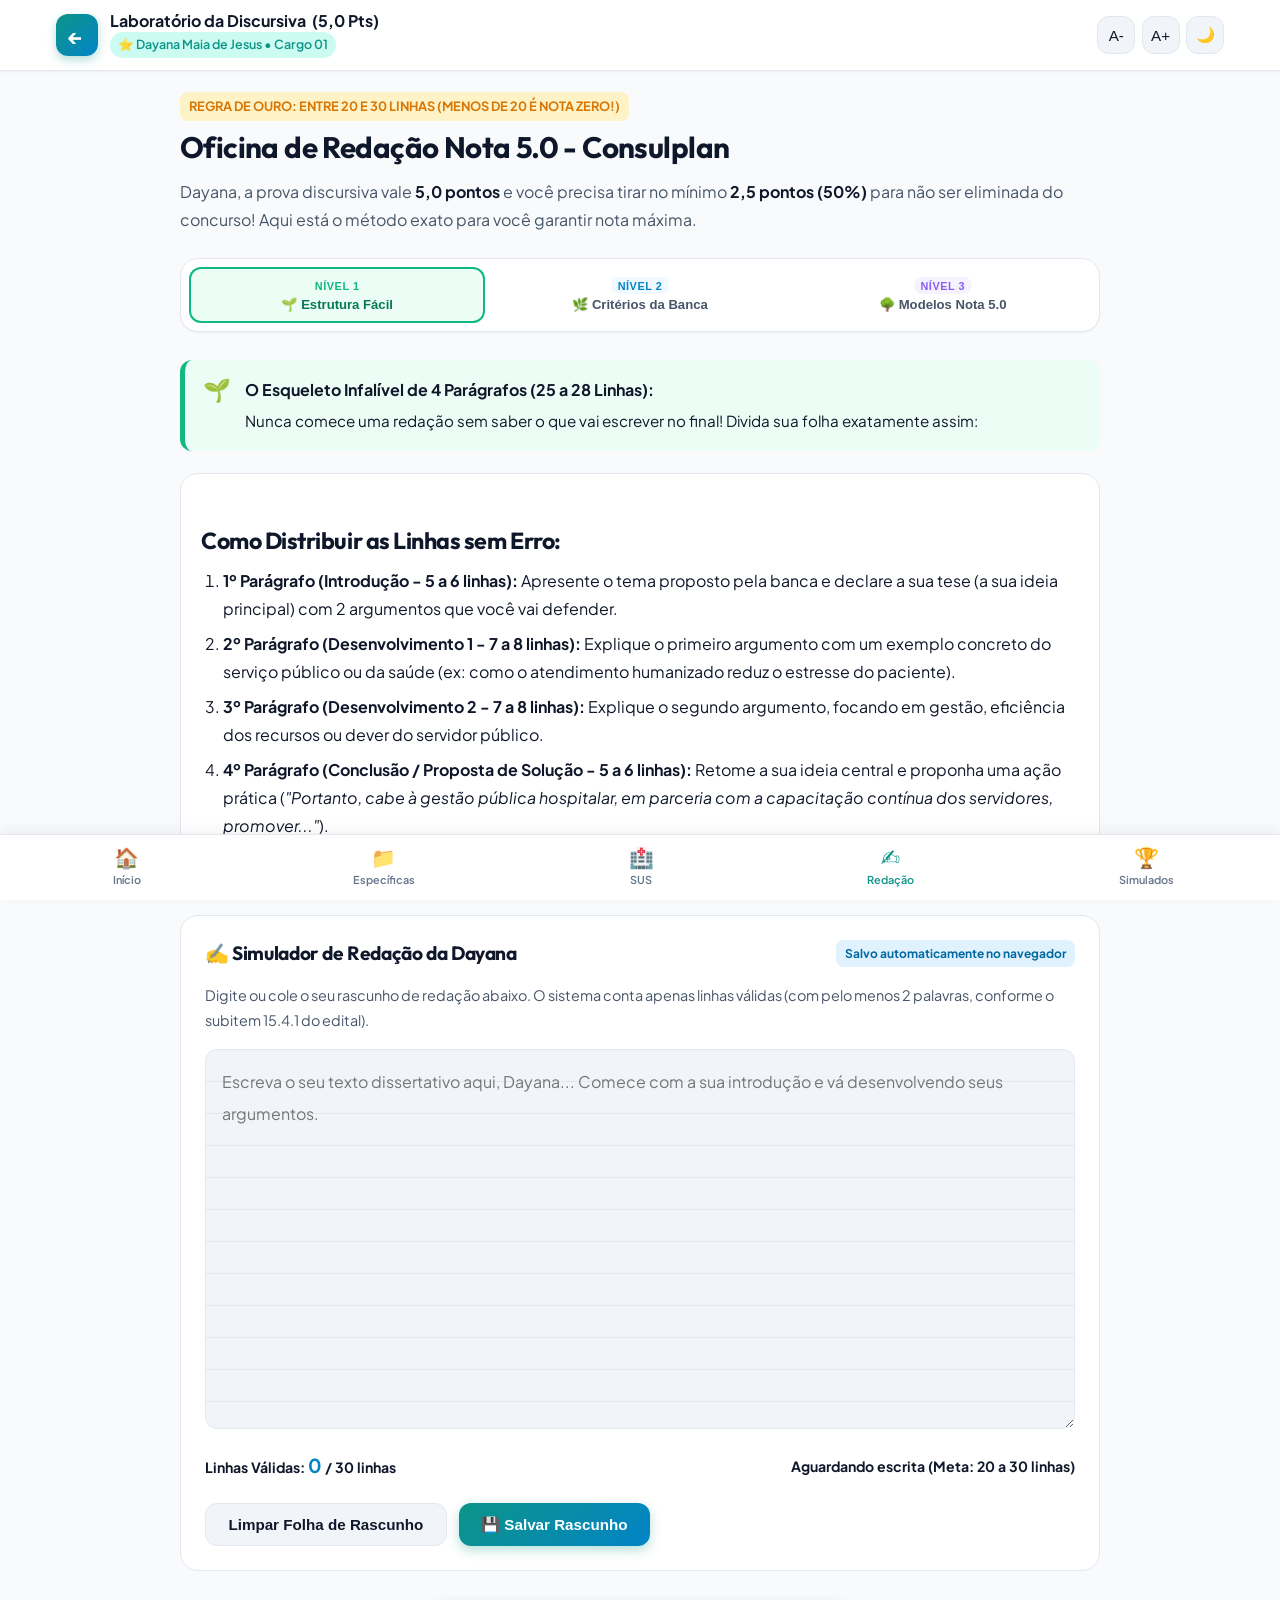
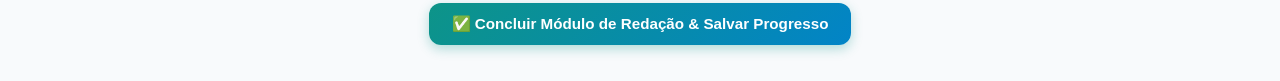
==== modulo-discursiva.html @ 12eeb308 "feat: versao inicial da plataforma de estudos Dayana Maia - FHCGV Auxiliar Administrativo" ====
<!DOCTYPE html>
<html lang="pt-BR">
<head>
  <meta charset="UTF-8">
  <meta name="viewport" content="width=device-width, initial-scale=1.0">
  <title>Laboratório de Redação Nota 5.0 | Dayana Maia - FHCGV Auxiliar Administrativo</title>
  
  <link rel="preconnect" href="https://fonts.googleapis.com">
  <link rel="preconnect" href="https://fonts.gstatic.com" crossorigin>
  <link href="https://fonts.googleapis.com/css2?family=Outfit:wght@400;600;700;800&family=Plus+Jakarta+Sans:wght@400;500;600;700&display=swap" rel="stylesheet">
  
  <link rel="stylesheet" href="css/style.css">
</head>
<body>

  <div id="scroll-progress-container"><div id="scroll-progress-bar"></div></div>

  <header class="site-header">
    <div class="header-container">
      <div class="brand-wrapper">
        <a href="index.html" class="brand-icon" title="Voltar ao início">←</a>
        <div class="brand-info">
          <div class="brand-title">Laboratório da Discursiva <span>(5,0 Pts)</span></div>
          <span class="user-badge">⭐ Dayana Maia de Jesus • Cargo 01</span>
        </div>
      </div>
      <div class="header-actions">
        <button id="font-decrease" class="btn-icon" title="Diminuir fonte">A-</button>
        <button id="font-increase" class="btn-icon" title="Aumentar fonte">A+</button>
        <button id="theme-toggle" class="btn-icon" title="Alternar modo">🌙</button>
      </div>
    </div>
  </header>

  <main class="main-wrapper">
    <div class="reading-container">

      <div style="margin-bottom: 1.5rem;">
        <span class="badge badge-gold" style="font-size: 0.8rem; margin-bottom: 0.5rem;">REGRA DE OURO: ENTRE 20 E 30 LINHAS (MENOS DE 20 É NOTA ZERO!)</span>
        <h1>Oficina de Redação Nota 5.0 - Consulplan</h1>
        <p style="color: var(--text-muted);">
          Dayana, a prova discursiva vale <strong>5,0 pontos</strong> e você precisa tirar no mínimo <strong>2,5 pontos (50%)</strong> para não ser eliminada do concurso! Aqui está o método exato para você garantir nota máxima.
        </p>
      </div>

      <!-- Seletor dos 3 Níveis -->
      <nav class="pedagogic-tabs" aria-label="Níveis de Estudo">
        <button class="tab-btn active" data-level="1">
          <span class="tab-badge">Nível 1</span>
          <span class="tab-name">🌱 Estrutura Fácil</span>
        </button>
        <button class="tab-btn" data-level="2">
          <span class="tab-badge">Nível 2</span>
          <span class="tab-name">🌿 Critérios da Banca</span>
        </button>
        <button class="tab-btn" data-level="3">
          <span class="tab-badge">Nível 3</span>
          <span class="tab-name">🌳 Modelos Nota 5.0</span>
        </button>
      </nav>

      <!-- ====================================================================
           NÍVEL 1: ESTRUTURA FÁCIL EM 4 PARÁGRAFOS
           ==================================================================== -->
      <section id="level-content-1" class="level-content active">
        
        <div class="callout callout-base">
          <div class="callout-icon">🌱</div>
          <div class="callout-body">
            <strong>O Esqueleto Infalível de 4 Parágrafos (25 a 28 Linhas):</strong>
            Nunca comece uma redação sem saber o que vai escrever no final! Divida sua folha exatamente assim:
          </div>
        </div>

        <article class="card-content">
          <h2>Como Distribuir as Linhas sem Erro:</h2>
          <ol>
            <li><strong>1º Parágrafo (Introdução - 5 a 6 linhas):</strong> Apresente o tema proposto pela banca e declare a sua tese (a sua ideia principal) com 2 argumentos que você vai defender.</li>
            <li><strong>2º Parágrafo (Desenvolvimento 1 - 7 a 8 linhas):</strong> Explique o primeiro argumento com um exemplo concreto do serviço público ou da saúde (ex: como o atendimento humanizado reduz o estresse do paciente).</li>
            <li><strong>3º Parágrafo (Desenvolvimento 2 - 7 a 8 linhas):</strong> Explique o segundo argumento, focando em gestão, eficiência dos recursos ou dever do servidor público.</li>
            <li><strong>4º Parágrafo (Conclusão / Proposta de Solução - 5 a 6 linhas):</strong> Retome a sua ideia central e proponha uma ação prática (<em>"Portanto, cabe à gestão pública hospitalar, em parceria com a capacitação contínua dos servidores, promover..."</em>).</li>
          </ol>
        </article>

      </section>

      <!-- ====================================================================
           NÍVEL 2: AVALIAÇÃO OFICIAL DA BANCA CONSULPLAN
           ==================================================================== -->
      <section id="level-content-2" class="level-content">
        
        <div class="callout callout-pegadinha">
          <div class="callout-icon">🚨</div>
          <div class="callout-body">
            <strong>O Espelho Oficial de Correção (Item 15.11 do Edital):</strong>
            A banca vai corrigir a sua redação exatamente com esta tabela de pontos:
          </div>
        </div>

        <article class="card-content">
          <div style="overflow-x: auto;">
            <table style="width: 100%; border-collapse: collapse; font-size: 0.9rem;">
              <thead>
                <tr style="background: var(--bg-subtle);">
                  <th style="padding: 0.75rem; border: 1px solid var(--border);">Critério de Correção</th>
                  <th style="padding: 0.75rem; border: 1px solid var(--border);">Pontos</th>
                  <th style="padding: 0.75rem; border: 1px solid var(--border);">Como Não Perder Ponto</th>
                </tr>
              </thead>
              <tbody>
                <tr>
                  <td style="padding: 0.7rem; border: 1px solid var(--border);">1.1 Aspectos Gramaticais</td>
                  <td style="padding: 0.7rem; border: 1px solid var(--border); font-weight: 700;">0,5 pt</td>
                  <td style="padding: 0.7rem; border: 1px solid var(--border);">Cuidado com concordância e regência. Cada erro desconta 0,1 pt!</td>
                </tr>
                <tr>
                  <td style="padding: 0.7rem; border: 1px solid var(--border);">1.2 Coesão Textual</td>
                  <td style="padding: 0.7rem; border: 1px solid var(--border); font-weight: 700;">0,5 pt</td>
                  <td style="padding: 0.7rem; border: 1px solid var(--border);">Use conectivos variados: <em>ademais, outrossim, portanto, nesse sentido</em>.</td>
                </tr>
                <tr>
                  <td style="padding: 0.7rem; border: 1px solid var(--border);">1.3 Estrutura Frasal</td>
                  <td style="padding: 0.7rem; border: 1px solid var(--border); font-weight: 700;">0,5 pt</td>
                  <td style="padding: 0.7rem; border: 1px solid var(--border);">Evite períodos muito longos de 5 linhas sem ponto final.</td>
                </tr>
                <tr>
                  <td style="padding: 0.7rem; border: 1px solid var(--border);">1.4 Pontuação Correta</td>
                  <td style="padding: 0.7rem; border: 1px solid var(--border); font-weight: 700;">0,5 pt</td>
                  <td style="padding: 0.7rem; border: 1px solid var(--border);">Nunca separe sujeito do verbo por vírgula!</td>
                </tr>
                <tr>
                  <td style="padding: 0.7rem; border: 1px solid var(--border);">1.5 Ortografia e Acentuação</td>
                  <td style="padding: 0.7rem; border: 1px solid var(--border); font-weight: 700;">0,5 pt</td>
                  <td style="padding: 0.7rem; border: 1px solid var(--border);">Atenção às regras do Novo Acordo Ortográfico.</td>
                </tr>
                <tr style="background: var(--level-base-bg);">
                  <td style="padding: 0.7rem; border: 1px solid var(--border);"><strong>2.1 Adequação ao Tema Proposto</strong></td>
                  <td style="padding: 0.7rem; border: 1px solid var(--border); font-weight: 800; color: #047857;">1,0 pt</td>
                  <td style="padding: 0.7rem; border: 1px solid var(--border);">Não fuja do tema! Mencione as palavras-chave da proposta logo na introdução.</td>
                </tr>
                <tr style="background: var(--level-mediado-bg);">
                  <td style="padding: 0.7rem; border: 1px solid var(--border);"><strong>2.2 Tipologia Dissertativa</strong></td>
                  <td style="padding: 0.7rem; border: 1px solid var(--border); font-weight: 800; color: #0369a1;">1,0 pt</td>
                  <td style="padding: 0.7rem; border: 1px solid var(--border);">Não conte historinha fictícia. Argumente com dados, leis e fatos.</td>
                </tr>
                <tr style="background: var(--level-avancado-bg);">
                  <td style="padding: 0.7rem; border: 1px solid var(--border);"><strong>2.3 Coerência Textual</strong></td>
                  <td style="padding: 0.7rem; border: 1px solid var(--border); font-weight: 800; color: #6d28d9;">0,5 pt</td>
                  <td style="padding: 0.7rem; border: 1px solid var(--border);">Texto com início, meio e fim harmônicos, sem contradições lógicas.</td>
                </tr>
              </tbody>
            </table>
          </div>
        </article>

      </section>

      <!-- ====================================================================
           NÍVEL 3: MODELOS PRONTOS NOTA 5.0
           ==================================================================== -->
      <section id="level-content-3" class="level-content">
        
        <article class="card-content">
          <h2>🏆 Modelo Pronto 1: A Importância da Humanização no Atendimento Hospitalar</h2>
          <span class="badge badge-accent" style="margin-bottom: 0.75rem;">Tema Forte para a FHCGV • 25 Linhas</span>
          
          <div style="background: var(--bg-subtle); padding: 1.25rem; border-radius: var(--radius-md); font-family: 'Plus Jakarta Sans', serif; font-size: 0.95rem; line-height: 1.8; border-left: 4px solid var(--accent);">
            <p>
              A Constituição Federal de 1988 consagrou a saúde como um direito fundamental de todos e dever inalienável do Estado, estabelecendo os princípios da universalidade e da integralidade da atenção. Nesse contexto, a atuação do servidor público, em especial na recepção e no acolhimento de pacientes nos hospitais públicos, desempenha papel determinante na concretização desse preceito republicano. Desse modo, faz-se indispensável analisar como a humanização do atendimento e a capacitação contínua qualificam os serviços de saúde.
            </p>
            <p>
              Em primeiro lugar, cabe destacar que o usuário que procura uma fundação hospitalar muitas vezes se encontra em situação de vulnerabilidade física e emocional acentuada. Quando a equipe administrativa adota uma postura empática, pautada na escuta qualificada, na urbanidade e na clareza informativa, promove-se não apenas o respeito à dignidade humana, mas também a redução da ansiedade familiar. A ética profissional e a cortesia no serviço público, portanto, deixam de ser meras formalidades burocráticas e passam a constituir instrumentos ativos de promoção da saúde.
            </p>
            <p>
              Ademais, a eficiência administrativa está diretamente associada à boa comunicação interpessoal e à gestão de processos. O registro correto de dados cadastrais, a organização ágil dos prontuários e a orientação precisa sobre fluxos hospitalares evitam duplicidade de exames, atrasos cirúrgicos e desperdício de insumos públicos. Assim, o atendimento humanizado alinha-se perfeitamente aos princípios constitucionais da legalidade, da moralidade e da eficiência expressos no artigo 37 da Carta Magna.
            </p>
            <p>
              Infere-se, portanto, que a humanização da assistência em saúde demanda investimentos constantes na formação ética e comportamental dos servidores. Cabe à gestão hospitalar implementar programas permanentes de treinamento em relações humanas e mediação de conflitos, garantindo um ambiente acolhedor e resolutivo. Somente com o compromisso de cada profissional será possível consolidar um serviço público hospitalar verdadeiramente digno e cidadão.
            </p>
          </div>
        </article>

      </section>

      <!-- ====================================================================
           SIMULADOR DE ESCRITA DE REDAÇÃO COM CONTADOR DE LINHAS
           ==================================================================== -->
      <section class="redacao-box" style="margin-top: 2rem;">
        <div style="display: flex; align-items: center; justify-content: space-between; margin-bottom: 1rem; flex-wrap: wrap; gap: 0.5rem;">
          <h3 style="margin: 0;">✍️ Simulador de Redação da Dayana</h3>
          <span class="badge badge-primary">Salvo automaticamente no navegador</span>
        </div>
        <p style="font-size: 0.9rem; color: var(--text-muted); margin-bottom: 1rem;">
          Digite ou cole o seu rascunho de redação abaixo. O sistema conta apenas linhas válidas (com pelo menos 2 palavras, conforme o subitem 15.4.1 do edital).
        </p>

        <textarea id="redacao-textarea" class="textarea-lined" placeholder="Escreva o seu texto dissertativo aqui, Dayana... Comece com a sua introdução e vá desenvolvendo seus argumentos."></textarea>

        <div class="line-counter-wrap">
          <div>
            <strong>Linhas Válidas: </strong>
            <span id="line-count" style="font-size: 1.2rem; color: var(--primary);">0</span> / 30 linhas
          </div>
          <div id="line-status" class="status-lines">
            Aguardando escrita (Meta: 20 a 30 linhas)
          </div>
        </div>

        <div style="margin-top: 1.25rem; display: flex; gap: 0.75rem; flex-wrap: wrap;">
          <button class="btn btn-secondary" onclick="document.getElementById('redacao-textarea').value=''; document.getElementById('redacao-textarea').dispatchEvent(new Event('input'));">
            Limpar Folha de Rascunho
          </button>
          <button class="btn btn-primary" onclick="alert('Seu rascunho está salvo com segurança no seu dispositivo, Dayana!');">
            💾 Salvar Rascunho
          </button>
        </div>
      </section>

      <div style="text-align: center; margin: 2rem 0 1rem;">
        <button class="btn btn-primary" onclick="markModuleComplete('discursiva')">
          ✅ Concluir Módulo de Redação & Salvar Progresso
        </button>
      </div>

    </div>
  </main>

  <nav class="bottom-nav">
    <a href="index.html" class="bottom-nav-item">
      <span class="nav-icon">🏠</span>
      <span>Início</span>
    </a>
    <a href="modulo-especificos.html" class="bottom-nav-item">
      <span class="nav-icon">📁</span>
      <span>Específicas</span>
    </a>
    <a href="modulo-sus.html" class="bottom-nav-item">
      <span class="nav-icon">🏥</span>
      <span>SUS</span>
    </a>
    <a href="modulo-discursiva.html" class="bottom-nav-item active">
      <span class="nav-icon">✍️</span>
      <span>Redação</span>
    </a>
    <a href="simulados.html" class="bottom-nav-item">
      <span class="nav-icon">🏆</span>
      <span>Simulados</span>
    </a>
  </nav>

  <script src="js/app.js"></script>
</body>
</html>
---- css/style.css ----
/* ==========================================================================
   PLATAFORMA DE ESTUDOS PREPARATÓRIA - CARGO 01: AUXILIAR ADMINISTRATIVO
   EXCLUSIVO PARA: DAYANA MAIA DE JESUS | FHCGV - CONCURSO PÚBLICO C-223
   DESIGN SYSTEM PREMIUM - MOBILE FIRST & ULTRA ACESSIBILIDADE DE LEITURA
   ========================================================================== */

:root {
  /* Paleta Base Sofisticada (Healthcare & Executive) */
  --primary: #0284c7;
  /* Azul Real Elegante */
  --primary-dark: #0369a1;
  --primary-light: #e0f2fe;
  --accent: #0d9488;
  /* Verde Esmeralda Hospitalar / Gaspar Vianna */
  --accent-light: #ccfbf1;
  --accent-dark: #0f766e;
  --gold: #d97706;
  /* Ouro da Aprovação */
  --gold-light: #fef3c7;
  --danger: #ef4444;
  --danger-light: #fee2e2;
  --success: #10b981;
  --success-light: #d1fae5;

  /* Níveis de Aprendizado */
  --level-base: #10b981;
  /* Verde broto / Base descomplicada */
  --level-base-bg: #ecfdf5;
  --level-mediado: #0284c7;
  /* Azul ponte / Mediado */
  --level-mediado-bg: #f0f9ff;
  --level-avancado: #8b5cf6;
  /* Roxo estratégico / Domínio 100% Edital */
  --level-avancado-bg: #f5f3ff;

  /* Tema Claro (Padrão) */
  --bg-page: #f8fafc;
  --bg-surface: #ffffff;
  --bg-surface-elevated: #ffffff;
  --bg-subtle: #f1f5f9;
  --border: #e2e8f0;
  --border-focus: #0284c7;

  --text-main: #0f172a;
  /* Contraste ótimo para leitura */
  --text-muted: #475569;
  --text-subtle: #64748b;
  --text-inverse: #ffffff;

  /* Sombras & Profundidade */
  --shadow-sm: 0 1px 2px 0 rgb(0 0 0 / 0.05);
  --shadow-md: 0 4px 6px -1px rgb(0 0 0 / 0.07), 0 2px 4px -2px rgb(0 0 0 / 0.05);
  --shadow-lg: 0 10px 15px -3px rgb(0 0 0 / 0.08), 0 4px 6px -4px rgb(0 0 0 / 0.04);
  --shadow-glow: 0 0 20px rgba(13, 148, 136, 0.25);

  /* Dimensões & Acessibilidade */
  --radius-sm: 8px;
  --radius-md: 12px;
  --radius-lg: 18px;
  --radius-full: 9999px;
  --transition: all 0.25s cubic-bezier(0.4, 0, 0.2, 1);
  --font-base-size: 16px;
  --line-height-reading: 1.75;
  --max-content-width: 920px;
}

/* Modo Escuro Refinado para não cansar a visão de estudo */
[data-theme="dark"] {
  --bg-page: #0b1120;
  --bg-surface: #131c31;
  --bg-surface-elevated: #1e293b;
  --bg-subtle: #19243c;
  --border: #243452;
  --border-focus: #38bdf8;

  --text-main: #f1f5f9;
  --text-muted: #cbd5e1;
  --text-subtle: #94a3b8;

  --primary-light: #0c4a6e;
  --accent-light: #134e4a;
  --gold-light: #451a03;
  --danger-light: #450a0a;
  --success-light: #064e3b;

  --level-base-bg: #064e3b33;
  --level-mediado-bg: #0c4a6e33;
  --level-avancado-bg: #4c1d9533;

  --shadow-md: 0 4px 6px -1px rgb(0 0 0 / 0.3);
  --shadow-lg: 0 10px 15px -3px rgb(0 0 0 / 0.4);
}

/* Modificadores de tamanho de fonte para leitura acessível */
body.font-sm {
  --font-base-size: 15px;
}

body.font-md {
  --font-base-size: 17px;
}

body.font-lg {
  --font-base-size: 19px;
}

body.font-xl {
  --font-base-size: 21px;
}

/* ==========================================================================
   RESET & TIPOGRAFIA GERAL
   ========================================================================== */
*,
*::before,
*::after {
  box-sizing: border-box;
  margin: 0;
  padding: 0;
}

html {
  font-size: var(--font-base-size);
  scroll-behavior: smooth;
  -webkit-text-size-adjust: 100%;
}

body {
  font-family: 'Plus Jakarta Sans', system-ui, -apple-system, sans-serif;
  background-color: var(--bg-page);
  color: var(--text-main);
  line-height: var(--line-height-reading);
  min-height: 100vh;
  display: flex;
  flex-direction: column;
  transition: background-color 0.3s ease, color 0.3s ease;
  padding-bottom: 80px;
  /* Espaço para Bottom Bar no Mobile */
}

h1,
h2,
h3,
h4,
h5,
h6 {
  font-family: 'Outfit', sans-serif;
  color: var(--text-main);
  line-height: 1.25;
  font-weight: 700;
  letter-spacing: -0.02em;
}

h1 {
  font-size: 1.85rem;
  margin-bottom: 0.75rem;
}

h2 {
  font-size: 1.45rem;
  margin-top: 1.75rem;
  margin-bottom: 0.75rem;
}

h3 {
  font-size: 1.2rem;
  margin-top: 1.25rem;
  margin-bottom: 0.5rem;
}

p {
  margin-bottom: 1.1rem;
}

strong {
  font-weight: 700;
  color: var(--text-main);
}

a {
  color: var(--primary);
  text-decoration: none;
  transition: var(--transition);
}

a:hover {
  color: var(--accent);
}

ul,
ol {
  margin-bottom: 1.1rem;
  padding-left: 1.4rem;
}

li {
  margin-bottom: 0.45rem;
}

/* ==========================================================================
   BARRA DE PROGRESSO DE SCROLL SUPERIOR
   ========================================================================== */
#scroll-progress-container {
  position: fixed;
  top: 0;
  left: 0;
  width: 100%;
  height: 4px;
  background: transparent;
  z-index: 1000;
}

#scroll-progress-bar {
  height: 100%;
  width: 0%;
  background: linear-gradient(90deg, var(--accent) 0%, var(--primary) 50%, var(--gold) 100%);
  transition: width 0.1s ease-out;
}

/* ==========================================================================
   HEADER SUPERIOR PERSONALIZADO (DAYANA MAIA DE JESUS)
   ========================================================================== */
.site-header {
  background-color: var(--bg-surface);
  border-bottom: 1px solid var(--border);
  position: sticky;
  top: 0;
  z-index: 100;
  box-shadow: var(--shadow-sm);
  backdrop-filter: blur(12px);
  -webkit-backdrop-filter: blur(12px);
}

.header-container {
  max-width: 1200px;
  margin: 0 auto;
  padding: 0.75rem 1rem;
  display: flex;
  align-items: center;
  justify-content: space-between;
  gap: 0.75rem;
}

.brand-wrapper {
  display: flex;
  align-items: center;
  gap: 0.75rem;
}

.brand-icon {
  width: 42px;
  height: 42px;
  border-radius: var(--radius-md);
  background: linear-gradient(135deg, var(--accent) 0%, var(--primary) 100%);
  display: flex;
  align-items: center;
  justify-content: center;
  color: white;
  font-weight: 800;
  font-size: 1.25rem;
  box-shadow: 0 4px 10px rgba(13, 148, 136, 0.3);
  flex-shrink: 0;
}

.brand-info {
  display: flex;
  flex-direction: column;
}

.brand-title {
  font-size: 1rem;
  font-weight: 700;
  color: var(--text-main);
  line-height: 1.1;
  display: flex;
  align-items: center;
  gap: 0.35rem;
}

.user-badge {
  display: inline-flex;
  align-items: center;
  gap: 0.3rem;
  font-size: 0.78rem;
  font-weight: 600;
  color: var(--accent);
  background-color: var(--accent-light);
  padding: 0.15rem 0.5rem;
  border-radius: var(--radius-full);
  margin-top: 2px;
  width: fit-content;
}

.header-actions {
  display: flex;
  align-items: center;
  gap: 0.4rem;
}

.btn-icon {
  background: var(--bg-subtle);
  border: 1px solid var(--border);
  color: var(--text-main);
  width: 38px;
  height: 38px;
  border-radius: var(--radius-md);
  display: inline-flex;
  align-items: center;
  justify-content: center;
  cursor: pointer;
  transition: var(--transition);
  font-size: 0.95rem;
}

.btn-icon:hover,
.btn-icon:focus-visible {
  background: var(--primary-light);
  border-color: var(--primary);
  color: var(--primary);
}

/* ==========================================================================
   CONTAGEM REGRESSIVA E BANNER DE FOCO
   ========================================================================== */
.countdown-banner {
  background: linear-gradient(135deg, #064e3b 0%, #0f172a 100%);
  color: white;
  padding: 0.85rem 1rem;
  text-align: center;
  position: relative;
  overflow: hidden;
}

.countdown-content {
  max-width: 1200px;
  margin: 0 auto;
  display: flex;
  flex-wrap: wrap;
  align-items: center;
  justify-content: space-between;
  gap: 0.75rem;
}

.target-contest {
  text-align: left;
  display: flex;
  align-items: center;
  gap: 0.6rem;
}

.target-badge {
  background: #f59e0b;
  color: #000;
  font-weight: 800;
  font-size: 0.72rem;
  padding: 0.2rem 0.55rem;
  border-radius: var(--radius-sm);
  text-transform: uppercase;
  letter-spacing: 0.05em;
}

.countdown-timer-wrap {
  display: flex;
  align-items: center;
  gap: 0.5rem;
  margin-left: auto;
}

.time-box {
  background: rgba(255, 255, 255, 0.12);
  border: 1px solid rgba(255, 255, 255, 0.2);
  padding: 0.25rem 0.6rem;
  border-radius: var(--radius-sm);
  text-align: center;
  min-width: 52px;
}

.time-box .num {
  font-family: 'Outfit', monospace;
  font-size: 1.15rem;
  font-weight: 800;
  color: #38bdf8;
  display: block;
  line-height: 1;
}

.time-box .label {
  font-size: 0.62rem;
  text-transform: uppercase;
  letter-spacing: 0.04em;
  opacity: 0.85;
}

/* ==========================================================================
   CONTAINER PRINCIPAL E LAYOUT MOBILE-FIRST
   ========================================================================== */
.main-wrapper {
  max-width: 1200px;
  margin: 0 auto;
  padding: 1.25rem 1rem;
  width: 100%;
  flex: 1;
}

.reading-container {
  max-width: var(--max-content-width);
  margin: 0 auto;
}

/* ==========================================================================
   SELETOR DE NÍVEL PEDAGÓGICO (BASE -> MEDIADO -> 100% EDITAL)
   ========================================================================== */
.pedagogic-tabs {
  background: var(--bg-surface);
  border: 1px solid var(--border);
  border-radius: var(--radius-lg);
  padding: 0.5rem;
  display: flex;
  gap: 0.4rem;
  margin-bottom: 1.75rem;
  box-shadow: var(--shadow-sm);
  position: sticky;
  top: 65px;
  z-index: 90;
  backdrop-filter: blur(10px);
}

.tab-btn {
  flex: 1;
  display: flex;
  flex-direction: column;
  align-items: center;
  justify-content: center;
  padding: 0.65rem 0.5rem;
  border-radius: var(--radius-md);
  border: none;
  background: transparent;
  cursor: pointer;
  transition: var(--transition);
  text-align: center;
  position: relative;
}

.tab-btn .tab-badge {
  font-size: 0.68rem;
  font-weight: 800;
  text-transform: uppercase;
  letter-spacing: 0.05em;
  padding: 0.15rem 0.4rem;
  border-radius: var(--radius-full);
  margin-bottom: 0.2rem;
}

.tab-btn .tab-name {
  font-size: 0.82rem;
  font-weight: 700;
  color: var(--text-muted);
}

/* Estados ativos dos Níveis */
.tab-btn[data-level="1"] .tab-badge {
  background: var(--level-base-bg);
  color: var(--level-base);
}

.tab-btn[data-level="2"] .tab-badge {
  background: var(--level-mediado-bg);
  color: var(--level-mediado);
}

.tab-btn[data-level="3"] .tab-badge {
  background: var(--level-avancado-bg);
  color: var(--level-avancado);
}

.tab-btn.active[data-level="1"] {
  background: var(--level-base-bg);
  box-shadow: inset 0 0 0 2px var(--level-base);
}

.tab-btn.active[data-level="1"] .tab-name {
  color: #047857;
  font-weight: 800;
}

.tab-btn.active[data-level="2"] {
  background: var(--level-mediado-bg);
  box-shadow: inset 0 0 0 2px var(--level-mediado);
}

.tab-btn.active[data-level="2"] .tab-name {
  color: #0369a1;
  font-weight: 800;
}

.tab-btn.active[data-level="3"] {
  background: var(--level-avancado-bg);
  box-shadow: inset 0 0 0 2px var(--level-avancado);
}

.tab-btn.active[data-level="3"] .tab-name {
  color: #6d28d9;
  font-weight: 800;
}

/* Blocos de Conteúdo por Nível */
.level-content {
  display: none;
  animation: fadeIn 0.3s cubic-bezier(0.16, 1, 0.3, 1);
}

.level-content.active {
  display: block;
}

@keyframes fadeIn {
  from {
    opacity: 0;
    transform: translateY(8px);
  }

  to {
    opacity: 1;
    transform: translateY(0);
  }
}

/* ==========================================================================
   COMPONENTES DE LEITURA ACESSÍVEL & CAIXAS DE DESTAQUE (CALLOUTS)
   ========================================================================== */
.card-content {
  background-color: var(--bg-surface);
  border: 1px solid var(--border);
  border-radius: var(--radius-lg);
  padding: 1.5rem 1.25rem;
  margin-bottom: 1.75rem;
  box-shadow: var(--shadow-sm);
  transition: var(--transition);
}

.card-content:hover {
  border-color: rgba(2, 132, 199, 0.3);
  box-shadow: var(--shadow-md);
}

/* Callouts Estilizados */
.callout {
  border-radius: var(--radius-md);
  padding: 1rem 1.15rem;
  margin: 1.35rem 0;
  display: flex;
  gap: 0.85rem;
  border-left: 5px solid;
}

.callout-icon {
  font-size: 1.4rem;
  flex-shrink: 0;
  line-height: 1;
  margin-top: 0.15rem;
}

.callout-body {
  flex: 1;
  font-size: 0.95rem;
}

.callout-body strong {
  display: block;
  font-size: 1rem;
  margin-bottom: 0.3rem;
}

.callout-base {
  background-color: var(--level-base-bg);
  border-color: var(--level-base);
  color: var(--text-main);
}

.callout-tip {
  background-color: #ecfeff;
  border-color: #06b6d4;
  color: #083344;
}

[data-theme="dark"] .callout-tip {
  background-color: #08334440;
  color: #cffafe;
}

.callout-pegadinha {
  background-color: var(--danger-light);
  border-color: var(--danger);
  color: #7f1d1d;
}

[data-theme="dark"] .callout-pegadinha {
  background-color: #450a0a40;
  color: #fecaca;
}

.callout-lei {
  background-color: var(--level-avancado-bg);
  border-color: var(--level-avancado);
  color: #4c1d95;
  font-family: inherit;
}

[data-theme="dark"] .callout-lei {
  background-color: #3b076440;
  color: #e9d5ff;
}

.callout-hospital {
  background-color: var(--accent-light);
  border-color: var(--accent);
  color: #042f2e;
}

[data-theme="dark"] .callout-hospital {
  background-color: #134e4a40;
  color: #ccfbf1;
}

/* Grifo Inteligente de Palavras-Chave de Prova */
.badge-law {
  background-color: var(--gold-light);
  color: #92400e;
  padding: 0.15rem 0.45rem;
  border-radius: var(--radius-sm);
  font-weight: 700;
  font-size: 0.88em;
  border: 1px solid rgba(217, 119, 6, 0.25);
}

[data-theme="dark"] .badge-law {
  background-color: #451a03;
  color: #fef08a;
  border-color: #78350f;
}

.highlight-danger {
  color: #dc2626;
  font-weight: 700;
  text-decoration: underline wavy #f87171;
}

/* ==========================================================================
   QUIZ & SIMULADOR DE QUESTÕES ESTILO CONSULPLAN
   ========================================================================== */
.quiz-section {
  margin-top: 2.5rem;
  padding-top: 2rem;
  border-top: 2px dashed var(--border);
}

.quiz-header {
  margin-bottom: 1.5rem;
  display: flex;
  align-items: center;
  justify-content: space-between;
  flex-wrap: wrap;
  gap: 0.5rem;
}

.quiz-header h3 {
  display: flex;
  align-items: center;
  gap: 0.5rem;
  font-size: 1.3rem;
  margin: 0;
}

.quiz-badge {
  background: var(--primary-light);
  color: var(--primary-dark);
  font-weight: 700;
  font-size: 0.75rem;
  padding: 0.25rem 0.65rem;
  border-radius: var(--radius-full);
}

.question-card {
  background: var(--bg-surface);
  border: 1px solid var(--border);
  border-radius: var(--radius-lg);
  padding: 1.25rem;
  margin-bottom: 1.5rem;
  box-shadow: var(--shadow-sm);
  transition: var(--transition);
}

.question-meta {
  display: flex;
  align-items: center;
  justify-content: space-between;
  gap: 0.5rem;
  margin-bottom: 0.85rem;
  font-size: 0.8rem;
  color: var(--text-subtle);
  border-bottom: 1px solid var(--border);
  padding-bottom: 0.5rem;
}

.banca-tag {
  background: var(--bg-subtle);
  padding: 0.15rem 0.5rem;
  border-radius: var(--radius-sm);
  font-weight: 700;
  color: var(--accent-dark);
}

.question-text {
  font-size: 1.05rem;
  font-weight: 600;
  color: var(--text-main);
  margin-bottom: 1.25rem;
  line-height: 1.6;
}

.options-list {
  display: flex;
  flex-direction: column;
  gap: 0.65rem;
  margin-bottom: 1.25rem;
}

.option-item {
  display: flex;
  align-items: flex-start;
  gap: 0.75rem;
  padding: 0.85rem 1rem;
  border: 2px solid var(--border);
  border-radius: var(--radius-md);
  background: var(--bg-surface);
  cursor: pointer;
  transition: var(--transition);
  user-select: none;
}

.option-item:hover {
  background: var(--bg-subtle);
  border-color: var(--primary);
}

.option-letter {
  width: 28px;
  height: 28px;
  border-radius: 50%;
  background: var(--bg-subtle);
  border: 1px solid var(--border);
  display: flex;
  align-items: center;
  justify-content: center;
  font-weight: 800;
  font-size: 0.85rem;
  color: var(--text-muted);
  flex-shrink: 0;
  margin-top: 1px;
  transition: var(--transition);
}

.option-text {
  font-size: 0.96rem;
  color: var(--text-main);
  line-height: 1.5;
  flex: 1;
}

/* Feedback de Questão */
.option-item.selected {
  border-color: var(--primary);
  background: var(--primary-light);
}

.option-item.selected .option-letter {
  background: var(--primary);
  color: white;
  border-color: var(--primary);
}

.option-item.correct {
  border-color: var(--success) !important;
  background: var(--success-light) !important;
}

.option-item.correct .option-letter {
  background: var(--success) !important;
  color: white !important;
  border-color: var(--success) !important;
}

.option-item.incorrect {
  border-color: var(--danger) !important;
  background: var(--danger-light) !important;
}

.option-item.incorrect .option-letter {
  background: var(--danger) !important;
  color: white !important;
  border-color: var(--danger) !important;
}

.quiz-feedback {
  display: none;
  padding: 1rem 1.25rem;
  border-radius: var(--radius-md);
  margin-top: 1rem;
  animation: fadeIn 0.3s ease;
  font-size: 0.95rem;
}

.quiz-feedback.show {
  display: block;
}

.feedback-success {
  background: var(--success-light);
  border: 1px solid var(--success);
  color: #064e3b;
}

[data-theme="dark"] .feedback-success {
  background: #064e3b40;
  color: #a7f3d0;
}

.feedback-error {
  background: var(--danger-light);
  border: 1px solid var(--danger);
  color: #7f1d1d;
}

[data-theme="dark"] .feedback-error {
  background: #450a0a40;
  color: #fca5a5;
}

.explanation-title {
  font-weight: 800;
  display: flex;
  align-items: center;
  gap: 0.4rem;
  margin-bottom: 0.4rem;
  font-size: 1rem;
}

/* ==========================================================================
   DASHBOARD CARDS (LANDING PAGE)
   ========================================================================== */
.hero-card {
  background: linear-gradient(135deg, #0f172a 0%, #1e293b 60%, #064e3b 100%);
  color: white;
  border-radius: var(--radius-lg);
  padding: 2rem 1.5rem;
  margin-bottom: 2rem;
  box-shadow: var(--shadow-lg);
  position: relative;
  overflow: hidden;
}

.hero-card::after {
  content: '';
  position: absolute;
  top: -40%;
  right: -20%;
  width: 320px;
  height: 320px;
  background: radial-gradient(circle, rgba(13, 148, 136, 0.35) 0%, transparent 70%);
  pointer-events: none;
}

.hero-subtitle {
  color: #38bdf8;
  font-size: 0.85rem;
  font-weight: 800;
  text-transform: uppercase;
  letter-spacing: 0.08em;
  margin-bottom: 0.5rem;
  display: flex;
  align-items: center;
  gap: 0.4rem;
}

.hero-title {
  font-size: 1.85rem;
  font-weight: 800;
  color: #ffffff;
  line-height: 1.2;
  margin-bottom: 0.75rem;
}

.hero-desc {
  font-size: 1rem;
  color: #cbd5e1;
  max-width: 650px;
  margin-bottom: 1.5rem;
}

.hero-stats-grid {
  display: grid;
  grid-template-columns: repeat(2, 1fr);
  gap: 0.75rem;
  margin-top: 1.5rem;
}

@media (min-width: 640px) {
  .hero-stats-grid {
    grid-template-columns: repeat(4, 1fr);
  }
}

.stat-box {
  background: rgba(255, 255, 255, 0.08);
  backdrop-filter: blur(8px);
  border: 1px solid rgba(255, 255, 255, 0.15);
  border-radius: var(--radius-md);
  padding: 0.85rem;
}

.stat-box .val {
  font-family: 'Outfit', sans-serif;
  font-size: 1.35rem;
  font-weight: 800;
  color: #fef08a;
  display: block;
  line-height: 1.1;
}

.stat-box .desc {
  font-size: 0.75rem;
  color: #94a3b8;
  margin-top: 0.2rem;
}

/* Grid de Módulos de Estudo */
.modules-grid {
  display: grid;
  grid-template-columns: 1fr;
  gap: 1.25rem;
}

@media (min-width: 768px) {
  .modules-grid {
    grid-template-columns: repeat(2, 1fr);
  }
}

.module-card {
  background: var(--bg-surface);
  border: 1px solid var(--border);
  border-radius: var(--radius-lg);
  padding: 1.35rem;
  display: flex;
  flex-direction: column;
  justify-content: space-between;
  box-shadow: var(--shadow-sm);
  transition: var(--transition);
  position: relative;
  overflow: hidden;
  text-decoration: none;
}

.module-card:hover {
  transform: translateY(-3px);
  border-color: var(--primary);
  box-shadow: var(--shadow-md);
}

.module-badge-top {
  display: flex;
  align-items: center;
  justify-content: space-between;
  margin-bottom: 0.75rem;
}

.weight-tag {
  font-size: 0.75rem;
  font-weight: 800;
  padding: 0.2rem 0.55rem;
  border-radius: var(--radius-full);
}

.weight-high {
  background: #fef3c7;
  color: #92400e;
  border: 1px solid #fde68a;
}

.weight-regular {
  background: #e0f2fe;
  color: #0369a1;
  border: 1px solid #bae6fd;
}

.module-icon-wrap {
  width: 46px;
  height: 46px;
  border-radius: var(--radius-md);
  display: flex;
  align-items: center;
  justify-content: center;
  font-size: 1.5rem;
  margin-bottom: 0.75rem;
}

.module-card h3 {
  font-size: 1.2rem;
  color: var(--text-main);
  margin-top: 0;
  margin-bottom: 0.4rem;
}

.module-summary {
  font-size: 0.88rem;
  color: var(--text-muted);
  line-height: 1.5;
  margin-bottom: 1.25rem;
  flex: 1;
}

.module-footer-info {
  border-top: 1px solid var(--border);
  padding-top: 0.75rem;
  display: flex;
  align-items: center;
  justify-content: space-between;
  font-size: 0.82rem;
  font-weight: 600;
}

.action-arrow {
  color: var(--primary);
  display: inline-flex;
  align-items: center;
  gap: 0.25rem;
}

/* ==========================================================================
   BOTTOM NAVIGATION BAR (MOBILE FIRST ULTRA ACCESSIBLE)
   ========================================================================== */
.bottom-nav {
  position: fixed;
  bottom: 0;
  left: 0;
  width: 100%;
  background: var(--bg-surface);
  border-top: 1px solid var(--border);
  display: flex;
  justify-content: space-around;
  padding: 0.4rem 0.2rem;
  z-index: 99;
  box-shadow: 0 -4px 12px rgba(0, 0, 0, 0.05);
}

.bottom-nav-item {
  display: flex;
  flex-direction: column;
  align-items: center;
  justify-content: center;
  text-decoration: none;
  color: var(--text-subtle);
  font-size: 0.68rem;
  font-weight: 600;
  padding: 0.3rem 0.5rem;
  border-radius: var(--radius-md);
  transition: var(--transition);
  min-width: 58px;
}

.bottom-nav-item .nav-icon {
  font-size: 1.25rem;
  line-height: 1;
  margin-bottom: 0.2rem;
}

.bottom-nav-item.active {
  color: var(--accent);
}

.bottom-nav-item.active .nav-icon {
  transform: scale(1.15);
}

@media (min-width: 992px) {
  body {
    padding-bottom: 0;
    /* Esconde botões redundantes em desktop largo se preferir */
  }
}

/* ==========================================================================
   LABORATÓRIO DISCURSIVA (REDAÇÃO NOTA 5.0)
   ========================================================================== */
.redacao-box {
  background: var(--bg-surface);
  border: 1px solid var(--border);
  border-radius: var(--radius-lg);
  padding: 1.5rem;
  margin-bottom: 2rem;
}

.textarea-lined {
  width: 100%;
  min-height: 380px;
  background: var(--bg-subtle);
  border: 1px solid var(--border);
  border-radius: var(--radius-md);
  padding: 1rem;
  font-family: inherit;
  font-size: 1rem;
  line-height: 2rem;
  color: var(--text-main);
  resize: vertical;
  background-attachment: local;
  background-image: linear-gradient(to bottom, transparent 96%, var(--border) 97%);
  background-size: 100% 2rem;
}

.textarea-lined:focus {
  outline: none;
  border-color: var(--primary);
  box-shadow: 0 0 0 3px rgba(2, 132, 199, 0.2);
}

.line-counter-wrap {
  display: flex;
  align-items: center;
  justify-content: space-between;
  margin-top: 0.75rem;
  font-size: 0.88rem;
  font-weight: 700;
}

.status-lines.valid {
  color: var(--success);
}

.status-lines.warning {
  color: var(--gold);
}

.status-lines.invalid {
  color: var(--danger);
}

/* ==========================================================================
   BOTÕES E UTILITÁRIOS
   ========================================================================== */
.btn {
  display: inline-flex;
  align-items: center;
  justify-content: center;
  gap: 0.5rem;
  padding: 0.75rem 1.4rem;
  border-radius: var(--radius-md);
  font-weight: 700;
  font-size: 0.95rem;
  cursor: pointer;
  transition: var(--transition);
  border: none;
  text-decoration: none;
}

.btn-primary {
  background: linear-gradient(135deg, var(--accent) 0%, var(--primary) 100%);
  color: white;
  box-shadow: 0 4px 12px rgba(13, 148, 136, 0.3);
}

.btn-primary:hover {
  filter: brightness(1.1);
  transform: translateY(-2px);
  color: white;
}

.btn-secondary {
  background: var(--bg-subtle);
  border: 1px solid var(--border);
  color: var(--text-main);
}

.btn-secondary:hover {
  background: var(--primary-light);
  border-color: var(--primary);
  color: var(--primary-dark);
}

.badge {
  display: inline-block;
  padding: 0.2rem 0.55rem;
  font-size: 0.75rem;
  font-weight: 700;
  border-radius: var(--radius-sm);
}

.badge-primary {
  background: var(--primary-light);
  color: var(--primary-dark);
}

.badge-accent {
  background: var(--accent-light);
  color: var(--accent-dark);
}

.badge-gold {
  background: var(--gold-light);
  color: var(--gold);
}

/* Rodapé Elegante */
.site-footer {
  margin-top: 3rem;
  border-top: 1px solid var(--border);
  padding: 2rem 1rem;
  text-align: center;
  font-size: 0.85rem;
  color: var(--text-subtle);
  background: var(--bg-surface);
}

/* ==========================================================================
   ACORDION INTERATIVO
   ========================================================================== */
.accordion-item {
  border: 1px solid var(--border);
  border-radius: var(--radius-md);
  margin-bottom: 0.75rem;
  overflow: hidden;
  background: var(--bg-surface);
}

.accordion-header {
  padding: 1rem 1.25rem;
  cursor: pointer;
  display: flex;
  align-items: center;
  justify-content: space-between;
  background: var(--bg-surface);
  font-weight: 700;
  color: var(--text-main);
  transition: var(--transition);
}

.accordion-header:hover {
  background: var(--bg-subtle);
}

.accordion-icon {
  transition: transform 0.25s ease;
}

.accordion-item.open .accordion-icon {
  transform: rotate(180deg);
}

.accordion-body {
  display: none;
  padding: 1.25rem;
  border-top: 1px solid var(--border);
  background: var(--bg-subtle);
  font-size: 0.95rem;
}

.accordion-item.open .accordion-body {
  display: block;
}
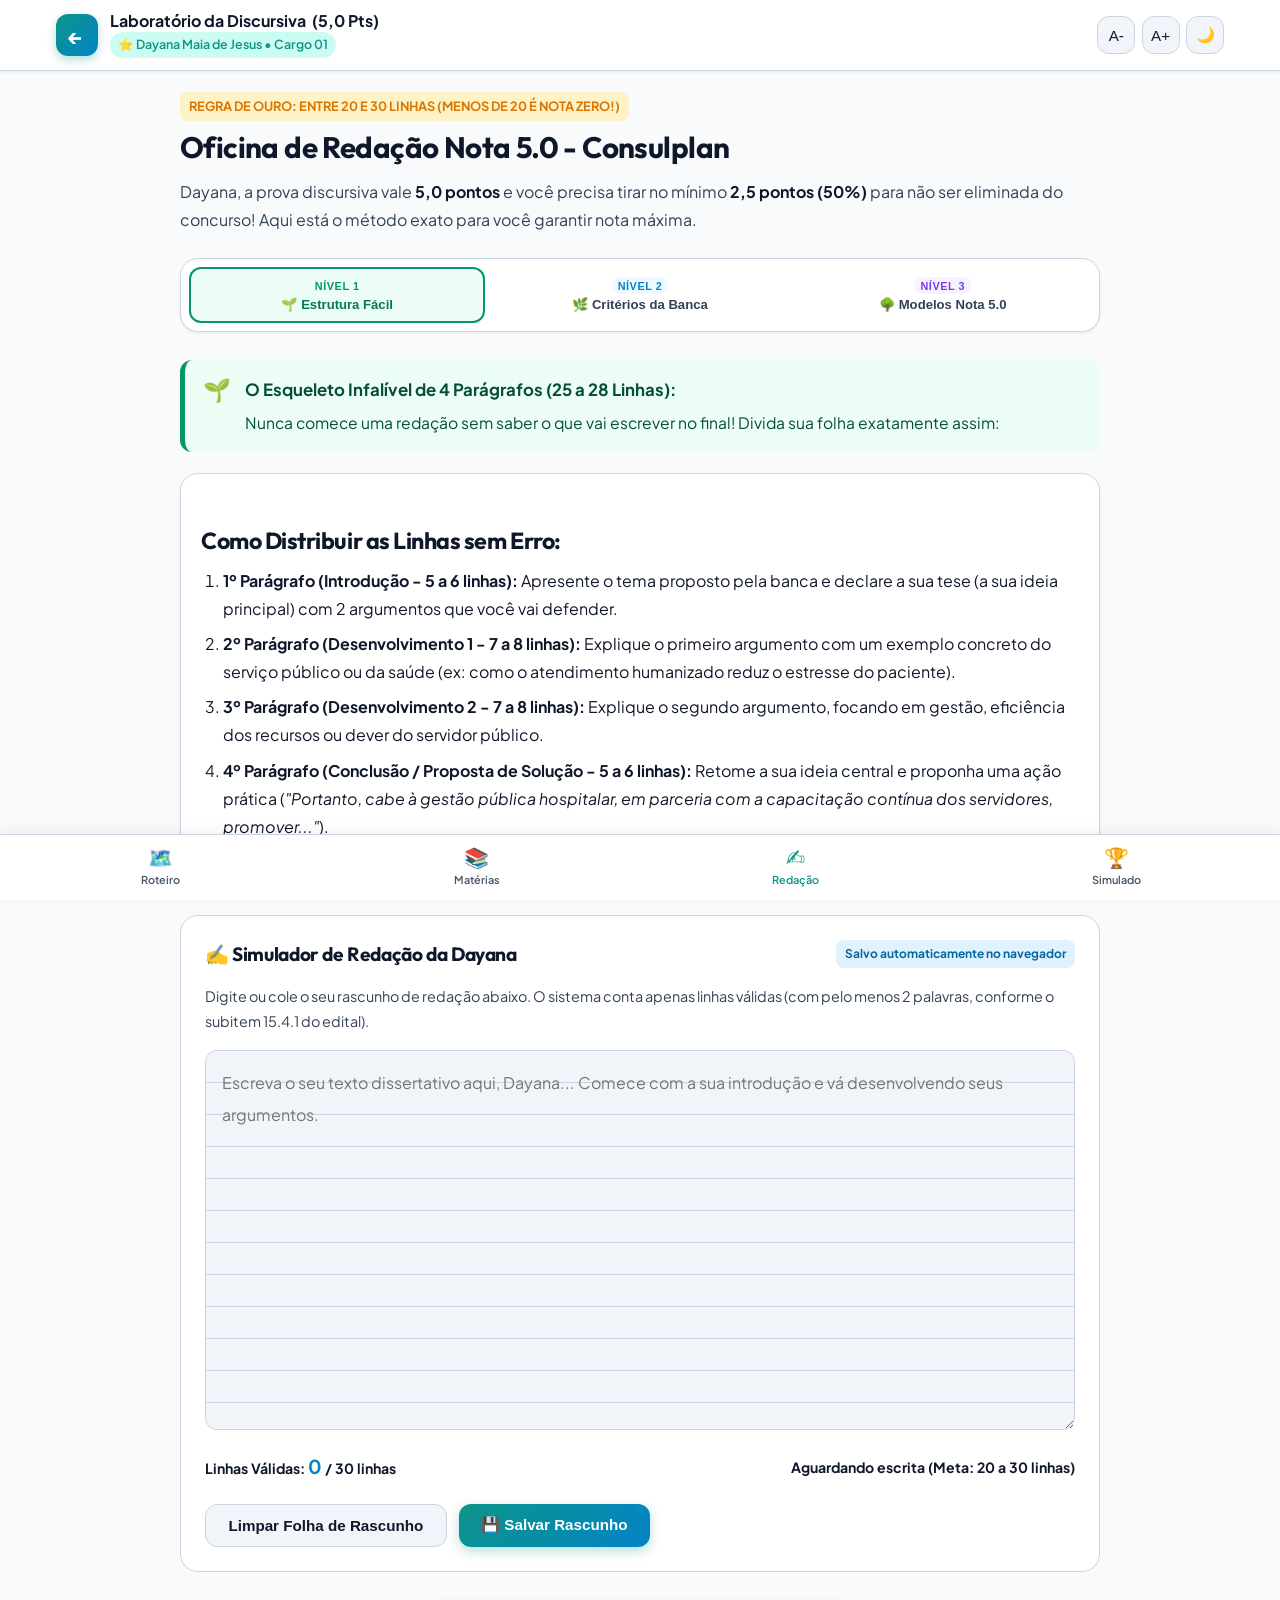
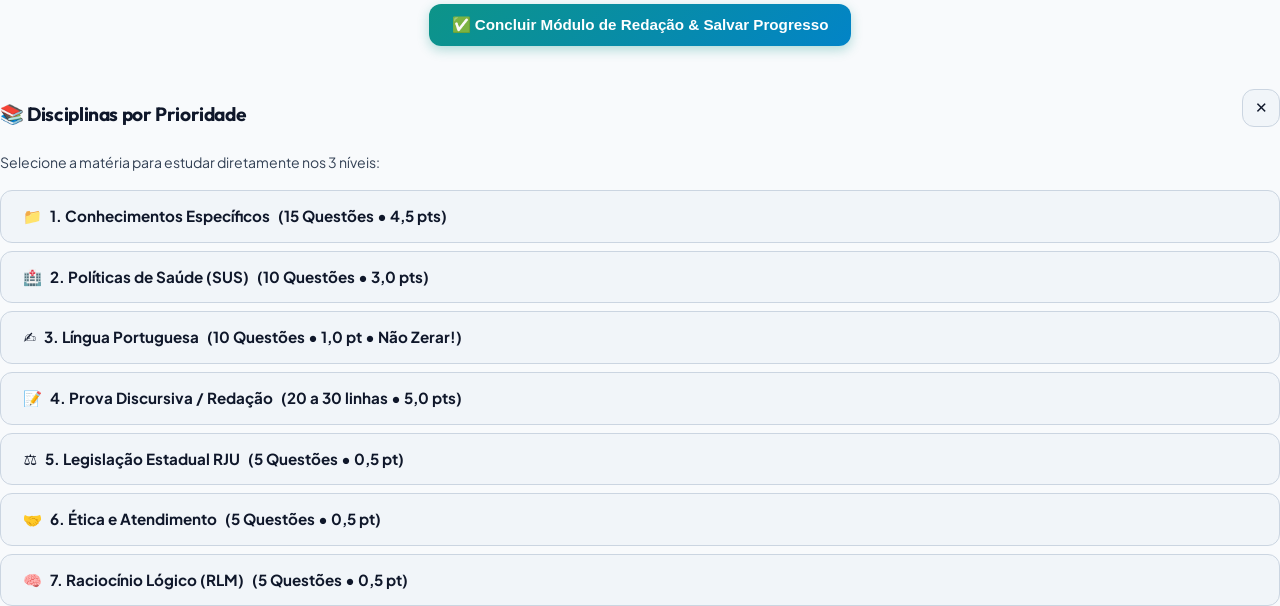
==== commit 3deb1c64: "style: correcao de contraste e reestruturacao de roteiro de estudos" ====
--- a/modulo-discursiva.html
+++ b/modulo-discursiva.html
@@ -225,18 +225,51 @@
     </div>
   </main>
 
+  <!-- Modal Suspenso com as Disciplinas por Prioridade -->
+  <div id="materias-modal" class="modal-overlay" onclick="if(event.target === this) this.classList.remove('open')">
+    <div class="modal-box">
+      <div style="display: flex; justify-content: space-between; align-items: center; margin-bottom: 1rem;">
+        <h3><span>📚</span> Disciplinas por Prioridade</h3>
+        <button class="btn-icon" onclick="document.getElementById('materias-modal').classList.remove('open')">✕</button>
+      </div>
+      <p style="font-size: 0.88rem; color: var(--text-muted); margin-bottom: 1rem;">
+        Selecione a matéria para estudar diretamente nos 3 níveis:
+      </p>
+      <div style="display: flex; flex-direction: column; gap: 0.5rem;">
+        <a href="modulo-especificos.html" class="btn btn-secondary" style="justify-content: flex-start; text-align: left;">
+          📁 <strong>1. Conhecimentos Específicos</strong> (15 Questões • 4,5 pts)
+        </a>
+        <a href="modulo-sus.html" class="btn btn-secondary" style="justify-content: flex-start; text-align: left;">
+          🏥 <strong>2. Políticas de Saúde (SUS)</strong> (10 Questões • 3,0 pts)
+        </a>
+        <a href="modulo-portugues.html" class="btn btn-secondary" style="justify-content: flex-start; text-align: left;">
+          ✍️ <strong>3. Língua Portuguesa</strong> (10 Questões • 1,0 pt • Não Zerar!)
+        </a>
+        <a href="modulo-discursiva.html" class="btn btn-secondary" style="justify-content: flex-start; text-align: left;">
+          📝 <strong>4. Prova Discursiva / Redação</strong> (20 a 30 linhas • 5,0 pts)
+        </a>
+        <a href="modulo-legislacao.html" class="btn btn-secondary" style="justify-content: flex-start; text-align: left;">
+          ⚖️ <strong>5. Legislação Estadual RJU</strong> (5 Questões • 0,5 pt)
+        </a>
+        <a href="modulo-etica.html" class="btn btn-secondary" style="justify-content: flex-start; text-align: left;">
+          🤝 <strong>6. Ética e Atendimento</strong> (5 Questões • 0,5 pt)
+        </a>
+        <a href="modulo-rlm.html" class="btn btn-secondary" style="justify-content: flex-start; text-align: left;">
+          🧠 <strong>7. Raciocínio Lógico (RLM)</strong> (5 Questões • 0,5 pt)
+        </a>
+      </div>
+    </div>
+  </div>
+
+  <!-- Nova Barra Inferior Direcional Mobile-First -->
   <nav class="bottom-nav">
     <a href="index.html" class="bottom-nav-item">
-      <span class="nav-icon">🏠</span>
-      <span>Início</span>
-    </a>
-    <a href="modulo-especificos.html" class="bottom-nav-item">
-      <span class="nav-icon">📁</span>
-      <span>Específicas</span>
-    </a>
-    <a href="modulo-sus.html" class="bottom-nav-item">
-      <span class="nav-icon">🏥</span>
-      <span>SUS</span>
+      <span class="nav-icon">🗺️</span>
+      <span>Roteiro</span>
+    </a>
+    <a href="javascript:void(0)" class="bottom-nav-item" onclick="document.getElementById('materias-modal').classList.add('open')">
+      <span class="nav-icon">📚</span>
+      <span>Matérias</span>
     </a>
     <a href="modulo-discursiva.html" class="bottom-nav-item active">
       <span class="nav-icon">✍️</span>
@@ -244,7 +277,7 @@
     </a>
     <a href="simulados.html" class="bottom-nav-item">
       <span class="nav-icon">🏆</span>
-      <span>Simulados</span>
+      <span>Simulado</span>
     </a>
   </nav>
 
--- a/css/style.css
+++ b/css/style.css
@@ -6,16 +6,13 @@
 
 :root {
   /* Paleta Base Sofisticada (Healthcare & Executive) */
-  --primary: #0284c7;
-  /* Azul Real Elegante */
+  --primary: #0284c7;            /* Azul Real */
   --primary-dark: #0369a1;
   --primary-light: #e0f2fe;
-  --accent: #0d9488;
-  /* Verde Esmeralda Hospitalar / Gaspar Vianna */
+  --accent: #0d9488;             /* Verde Esmeralda Hospitalar */
   --accent-light: #ccfbf1;
   --accent-dark: #0f766e;
-  --gold: #d97706;
-  /* Ouro da Aprovação */
+  --gold: #d97706;               /* Dourado da Aprovação */
   --gold-light: #fef3c7;
   --danger: #ef4444;
   --danger-light: #fee2e2;
@@ -23,72 +20,85 @@
   --success-light: #d1fae5;
 
   /* Níveis de Aprendizado */
-  --level-base: #10b981;
-  /* Verde broto / Base descomplicada */
+  --level-base: #059669;
   --level-base-bg: #ecfdf5;
+  --level-base-color: #065f46;
   --level-mediado: #0284c7;
-  /* Azul ponte / Mediado */
   --level-mediado-bg: #f0f9ff;
-  --level-avancado: #8b5cf6;
-  /* Roxo estratégico / Domínio 100% Edital */
+  --level-mediado-color: #0369a1;
+  --level-avancado: #7c3aed;
   --level-avancado-bg: #f5f3ff;
-
-  /* Tema Claro (Padrão) */
+  --level-avancado-color: #5b21b6;
+
+  /* Badges & Tags no Claro */
+  --banca-tag-bg: #e2e8f0;
+  --banca-tag-color: #1e293b;
+  --quiz-badge-bg: #e0f2fe;
+  --quiz-badge-color: #0369a1;
+
+  /* Tema Claro (Padrão) - CONTRASTE ULTRA ALTO */
   --bg-page: #f8fafc;
   --bg-surface: #ffffff;
   --bg-surface-elevated: #ffffff;
   --bg-subtle: #f1f5f9;
-  --border: #e2e8f0;
+  --border: #cbd5e1;
   --border-focus: #0284c7;
-
-  --text-main: #0f172a;
-  /* Contraste ótimo para leitura */
-  --text-muted: #475569;
-  --text-subtle: #64748b;
+  
+  --text-main: #0f172a;          /* Preto azulado legível */
+  --text-muted: #334155;          /* Cinza ardósia escuro */
+  --text-subtle: #475569;
   --text-inverse: #ffffff;
 
   /* Sombras & Profundidade */
-  --shadow-sm: 0 1px 2px 0 rgb(0 0 0 / 0.05);
-  --shadow-md: 0 4px 6px -1px rgb(0 0 0 / 0.07), 0 2px 4px -2px rgb(0 0 0 / 0.05);
-  --shadow-lg: 0 10px 15px -3px rgb(0 0 0 / 0.08), 0 4px 6px -4px rgb(0 0 0 / 0.04);
-  --shadow-glow: 0 0 20px rgba(13, 148, 136, 0.25);
+  --shadow-sm: 0 1px 3px 0 rgb(0 0 0 / 0.08);
+  --shadow-md: 0 4px 6px -1px rgb(0 0 0 / 0.1), 0 2px 4px -2px rgb(0 0 0 / 0.06);
+  --shadow-lg: 0 10px 15px -3px rgb(0 0 0 / 0.12), 0 4px 6px -4px rgb(0 0 0 / 0.08);
 
   /* Dimensões & Acessibilidade */
   --radius-sm: 8px;
   --radius-md: 12px;
   --radius-lg: 18px;
   --radius-full: 9999px;
-  --transition: all 0.25s cubic-bezier(0.4, 0, 0.2, 1);
+  --transition: all 0.2s ease-in-out;
   --font-base-size: 16px;
   --line-height-reading: 1.75;
   --max-content-width: 920px;
 }
 
-/* Modo Escuro Refinado para não cansar a visão de estudo */
+/* Modo Escuro Refinado - ZERO TEXTO ESCURO NO ESCURO */
 [data-theme="dark"] {
-  --bg-page: #0b1120;
-  --bg-surface: #131c31;
-  --bg-surface-elevated: #1e293b;
-  --bg-subtle: #19243c;
-  --border: #243452;
+  --bg-page: #0a0f1d;
+  --bg-surface: #151f32;
+  --bg-surface-elevated: #1e2c45;
+  --bg-subtle: #1c273d;
+  --border: #2d3f5e;
   --border-focus: #38bdf8;
 
-  --text-main: #f1f5f9;
-  --text-muted: #cbd5e1;
-  --text-subtle: #94a3b8;
-
-  --primary-light: #0c4a6e;
-  --accent-light: #134e4a;
-  --gold-light: #451a03;
-  --danger-light: #450a0a;
-  --success-light: #064e3b;
-
-  --level-base-bg: #064e3b33;
-  --level-mediado-bg: #0c4a6e33;
-  --level-avancado-bg: #4c1d9533;
-
-  --shadow-md: 0 4px 6px -1px rgb(0 0 0 / 0.3);
-  --shadow-lg: 0 10px 15px -3px rgb(0 0 0 / 0.4);
+  --text-main: #ffffff !important;   /* Branco puro para leitura cristalina */
+  --text-muted: #e2e8f0 !important;  /* Cinza claro de altíssimo contraste */
+  --text-subtle: #cbd5e1 !important;
+
+  --primary-light: #0369a1;
+  --accent-light: #0f766e;
+  --gold-light: #78350f;
+  --danger-light: #7f1d1d;
+  --success-light: #065f46;
+
+  /* Badges no Escuro com cores vivas e legíveis */
+  --banca-tag-bg: #1e3a8a;
+  --banca-tag-color: #bae6fd;
+  --quiz-badge-bg: #0f766e;
+  --quiz-badge-color: #a7f3d0;
+
+  --level-base-bg: #064e3b;
+  --level-base-color: #6ee7b7;
+  --level-mediado-bg: #075985;
+  --level-mediado-color: #7dd3fc;
+  --level-avancado-bg: #4c1d95;
+  --level-avancado-color: #c4b5fd;
+
+  --shadow-md: 0 4px 6px -1px rgb(0 0 0 / 0.4);
+  --shadow-lg: 0 10px 15px -3px rgb(0 0 0 / 0.5);
 }
 
 /* Modificadores de tamanho de fonte para leitura acessível */
@@ -324,11 +334,16 @@
    ========================================================================== */
 .countdown-banner {
   background: linear-gradient(135deg, #064e3b 0%, #0f172a 100%);
-  color: white;
+  color: #ffffff !important;
   padding: 0.85rem 1rem;
   text-align: center;
   position: relative;
   overflow: hidden;
+  border-bottom: 2px solid #0d9488;
+}
+
+.countdown-banner * {
+  color: #ffffff;
 }
 
 .countdown-content {
@@ -346,17 +361,24 @@
   display: flex;
   align-items: center;
   gap: 0.6rem;
+  color: #ffffff !important;
+}
+
+.target-contest strong {
+  color: #ffffff !important;
+  font-weight: 800;
 }
 
 .target-badge {
-  background: #f59e0b;
-  color: #000;
-  font-weight: 800;
-  font-size: 0.72rem;
-  padding: 0.2rem 0.55rem;
+  background: #f59e0b !important;
+  color: #0f172a !important;
+  font-weight: 800 !important;
+  font-size: 0.75rem;
+  padding: 0.25rem 0.6rem;
   border-radius: var(--radius-sm);
   text-transform: uppercase;
   letter-spacing: 0.05em;
+  display: inline-block;
 }
 
 .countdown-timer-wrap {
@@ -562,64 +584,80 @@
 
 .callout-body {
   flex: 1;
-  font-size: 0.95rem;
+  font-size: 0.98rem;
+  line-height: 1.65;
 }
 
 .callout-body strong {
   display: block;
-  font-size: 1rem;
-  margin-bottom: 0.3rem;
+  font-size: 1.05rem;
+  margin-bottom: 0.4rem;
+  color: inherit !important;
+}
+
+.callout-body * {
+  color: inherit;
 }
 
 .callout-base {
-  background-color: var(--level-base-bg);
-  border-color: var(--level-base);
-  color: var(--text-main);
+  background-color: #ecfdf5;
+  border-color: #059669;
+  color: #064e3b;
+}
+
+[data-theme="dark"] .callout-base {
+  background-color: #064e3b;
+  border-color: #34d399;
+  color: #f0fdf4 !important;
 }
 
 .callout-tip {
-  background-color: #ecfeff;
-  border-color: #06b6d4;
-  color: #083344;
+  background-color: #e0f2fe;
+  border-color: #0284c7;
+  color: #075985;
 }
 
 [data-theme="dark"] .callout-tip {
-  background-color: #08334440;
-  color: #cffafe;
+  background-color: #0c4a6e;
+  border-color: #38bdf8;
+  color: #f0f9ff !important;
 }
 
 .callout-pegadinha {
-  background-color: var(--danger-light);
-  border-color: var(--danger);
-  color: #7f1d1d;
+  background-color: #fee2e2;
+  border-color: #dc2626;
+  color: #991b1b;
 }
 
 [data-theme="dark"] .callout-pegadinha {
-  background-color: #450a0a40;
-  color: #fecaca;
+  background-color: #450a0a;
+  border-color: #f87171;
+  color: #fef2f2 !important;
 }
 
 .callout-lei {
-  background-color: var(--level-avancado-bg);
-  border-color: var(--level-avancado);
-  color: #4c1d95;
+  background-color: #f3e8ff;
+  border-color: #7c3aed;
+  color: #581c87;
   font-family: inherit;
 }
 
 [data-theme="dark"] .callout-lei {
-  background-color: #3b076440;
-  color: #e9d5ff;
+  background-color: #3b0764;
+  border-color: #c084fc;
+  color: #faf5ff !important;
 }
 
 .callout-hospital {
-  background-color: var(--accent-light);
-  border-color: var(--accent);
-  color: #042f2e;
+  background-color: #ccfbf1;
+  border-color: #0d9488;
+  color: #115e59;
 }
 
 [data-theme="dark"] .callout-hospital {
-  background-color: #134e4a40;
-  color: #ccfbf1;
+  background-color: #134e4a;
+  border-color: #2dd4bf;
+  color: #f0fdfa !important;
 }
 
 /* Grifo Inteligente de Palavras-Chave de Prova */
@@ -672,20 +710,22 @@
 }
 
 .quiz-badge {
-  background: var(--primary-light);
-  color: var(--primary-dark);
-  font-weight: 700;
-  font-size: 0.75rem;
-  padding: 0.25rem 0.65rem;
+  background: var(--quiz-badge-bg) !important;
+  color: var(--quiz-badge-color) !important;
+  font-weight: 800;
+  font-size: 0.8rem;
+  padding: 0.3rem 0.75rem;
   border-radius: var(--radius-full);
+  border: 1px solid var(--border);
+  letter-spacing: 0.03em;
 }
 
 .question-card {
   background: var(--bg-surface);
-  border: 1px solid var(--border);
+  border: 1.5px solid var(--border);
   border-radius: var(--radius-lg);
-  padding: 1.25rem;
-  margin-bottom: 1.5rem;
+  padding: 1.35rem;
+  margin-bottom: 1.75rem;
   box-shadow: var(--shadow-sm);
   transition: var(--transition);
 }
@@ -695,25 +735,29 @@
   align-items: center;
   justify-content: space-between;
   gap: 0.5rem;
-  margin-bottom: 0.85rem;
-  font-size: 0.8rem;
-  color: var(--text-subtle);
+  margin-bottom: 1rem;
+  font-size: 0.82rem;
+  color: var(--text-muted) !important;
   border-bottom: 1px solid var(--border);
-  padding-bottom: 0.5rem;
+  padding-bottom: 0.65rem;
+  font-weight: 600;
 }
 
 .banca-tag {
-  background: var(--bg-subtle);
-  padding: 0.15rem 0.5rem;
+  background: var(--banca-tag-bg) !important;
+  color: var(--banca-tag-color) !important;
+  padding: 0.25rem 0.65rem;
   border-radius: var(--radius-sm);
+  font-weight: 800;
+  font-size: 0.78rem;
+  border: 1px solid var(--border);
+  letter-spacing: 0.04em;
+}
+
+.question-text {
+  font-size: 1.08rem;
   font-weight: 700;
-  color: var(--accent-dark);
-}
-
-.question-text {
-  font-size: 1.05rem;
-  font-weight: 600;
-  color: var(--text-main);
+  color: var(--text-main) !important;
   margin-bottom: 1.25rem;
   line-height: 1.6;
 }
@@ -721,15 +765,15 @@
 .options-list {
   display: flex;
   flex-direction: column;
-  gap: 0.65rem;
+  gap: 0.75rem;
   margin-bottom: 1.25rem;
 }
 
 .option-item {
   display: flex;
   align-items: flex-start;
-  gap: 0.75rem;
-  padding: 0.85rem 1rem;
+  gap: 0.85rem;
+  padding: 0.9rem 1.1rem;
   border: 2px solid var(--border);
   border-radius: var(--radius-md);
   background: var(--bg-surface);
@@ -744,26 +788,26 @@
 }
 
 .option-letter {
-  width: 28px;
-  height: 28px;
+  width: 30px;
+  height: 30px;
   border-radius: 50%;
   background: var(--bg-subtle);
-  border: 1px solid var(--border);
+  border: 1.5px solid var(--border);
   display: flex;
   align-items: center;
   justify-content: center;
   font-weight: 800;
-  font-size: 0.85rem;
-  color: var(--text-muted);
+  font-size: 0.88rem;
+  color: var(--text-main);
   flex-shrink: 0;
   margin-top: 1px;
   transition: var(--transition);
 }
 
 .option-text {
-  font-size: 0.96rem;
-  color: var(--text-main);
-  line-height: 1.5;
+  font-size: 1rem;
+  color: var(--text-main) !important;
+  line-height: 1.55;
   flex: 1;
 }
 
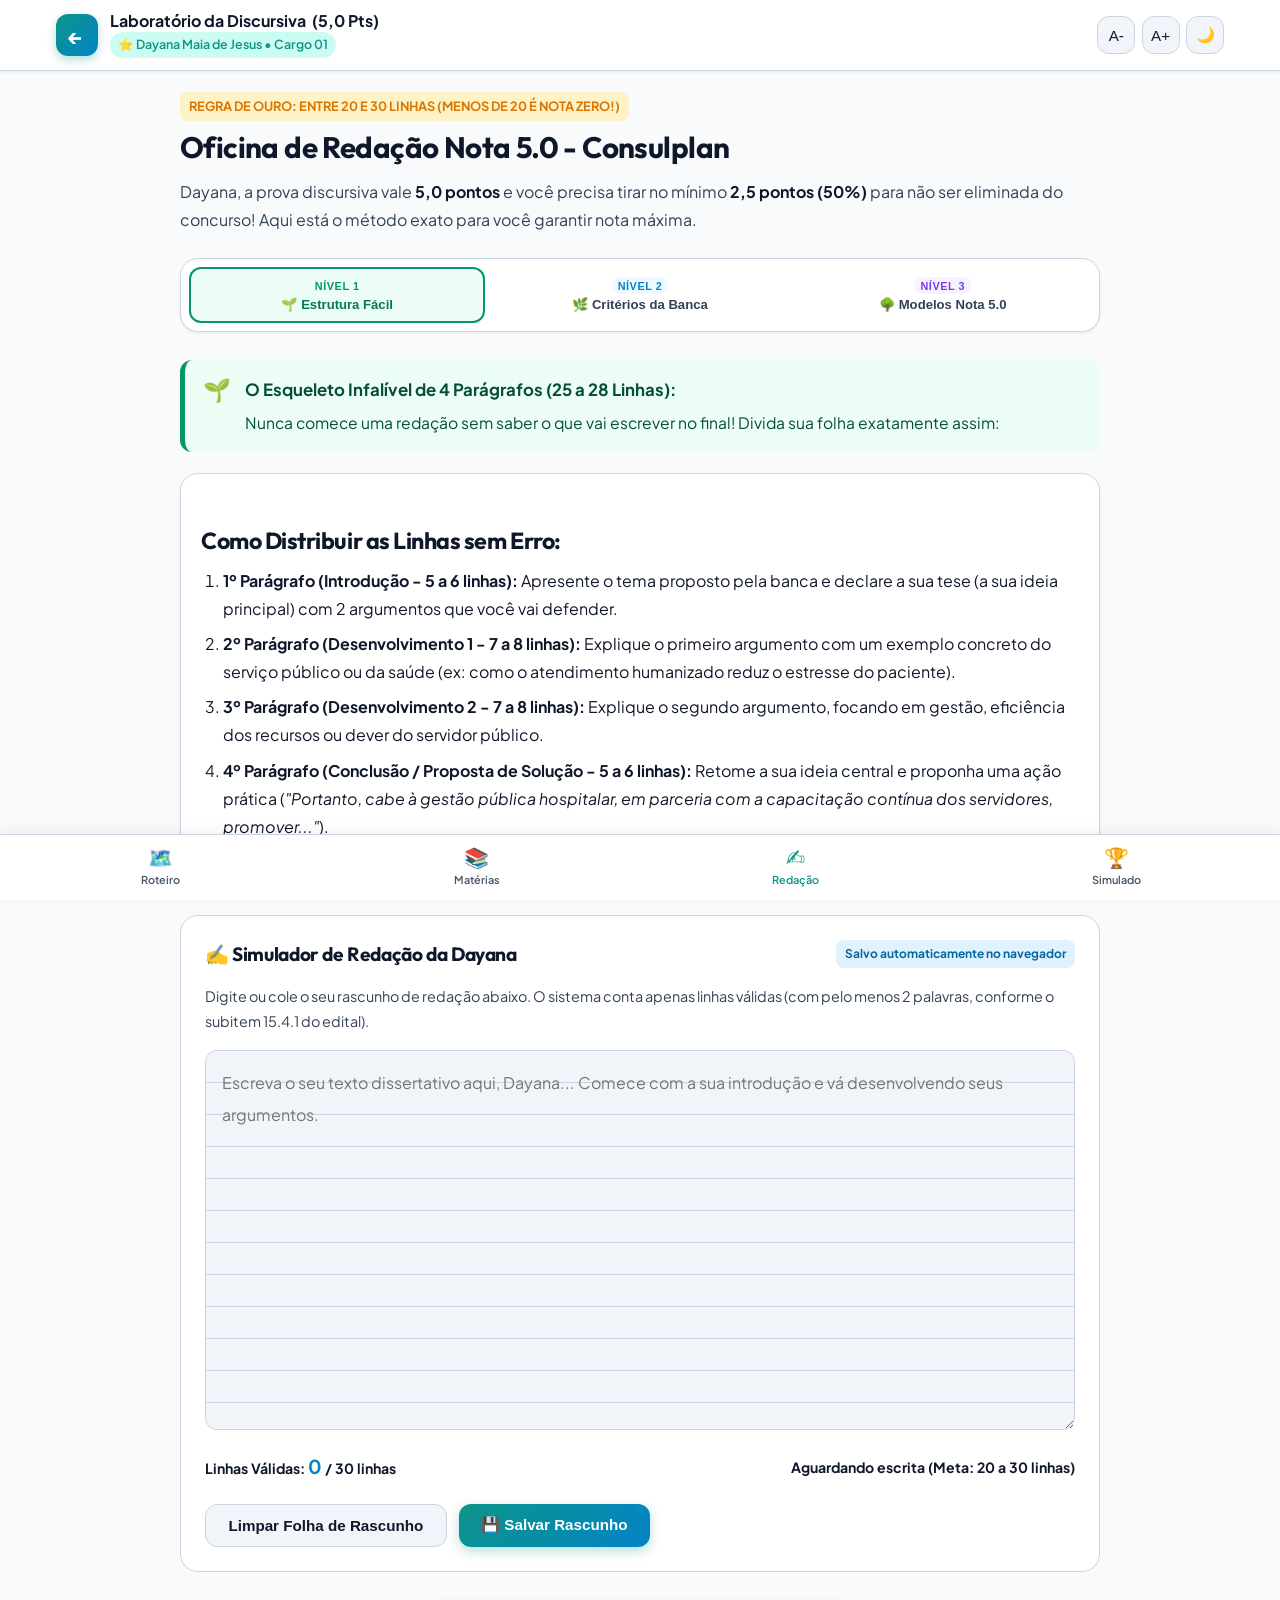
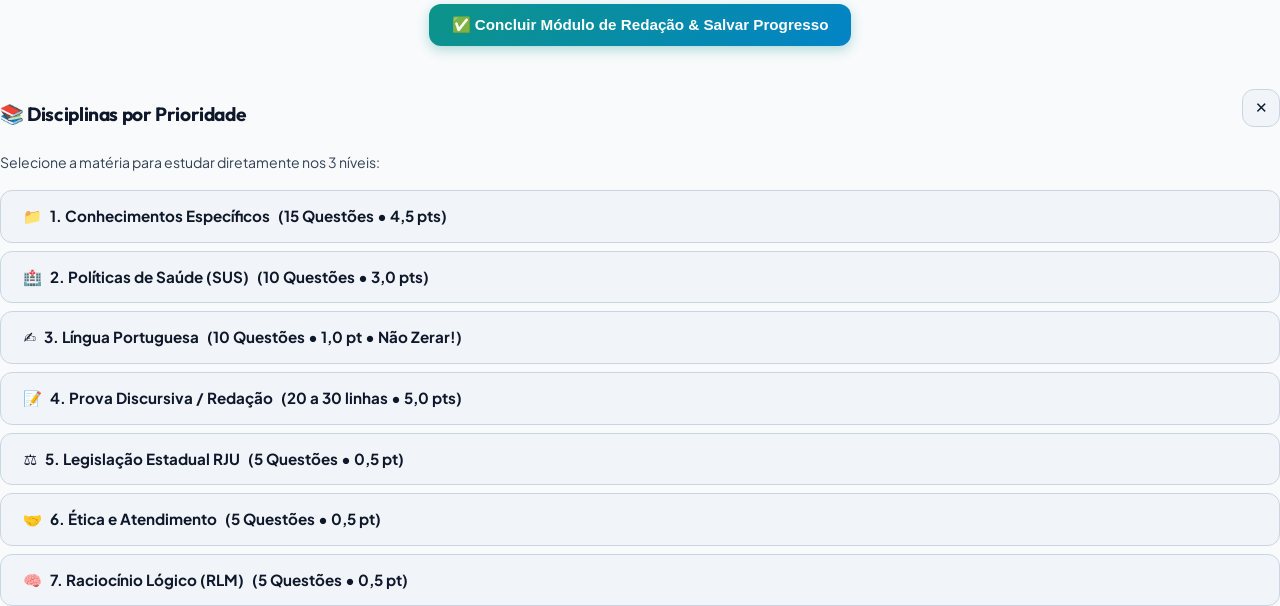
==== commit d211f8e5: "fix: pagina dedicada materias.html e correcao integral de acentuacao e codificacao UTF-8 nas 180 que" ====
--- a/modulo-discursiva.html
+++ b/modulo-discursiva.html
@@ -267,7 +267,7 @@
       <span class="nav-icon">🗺️</span>
       <span>Roteiro</span>
     </a>
-    <a href="javascript:void(0)" class="bottom-nav-item" onclick="document.getElementById('materias-modal').classList.add('open')">
+    <a href="materias.html" class="bottom-nav-item">
       <span class="nav-icon">📚</span>
       <span>Matérias</span>
     </a>
--- a/css/style.css
+++ b/css/style.css
@@ -1309,4 +1309,168 @@
 
 .accordion-item.open .accordion-body {
   display: block;
+}
+
+/* ==========================================================================
+   SISTEMA DE INSPEÇÃO DE TODAS AS ALTERNATIVAS (A, B, C, D, E) E BANCO CSV
+   ========================================================================== */
+.option-wrapper {
+  margin-bottom: 0.65rem;
+  display: flex;
+  flex-direction: column;
+}
+
+.option-explanation-drawer {
+  display: none;
+  margin-top: 0.4rem;
+  margin-left: 2.85rem;
+  padding: 0.75rem 1rem;
+  border-radius: var(--radius-sm);
+  font-size: 0.92rem;
+  line-height: 1.55;
+  animation: fadeIn 0.25s ease;
+  border-left: 4px solid var(--accent);
+}
+
+.option-explanation-drawer.show {
+  display: block;
+}
+
+.option-explanation-drawer.exp-correct {
+  background: var(--success-light);
+  border-left-color: var(--success);
+  color: #064e3b;
+}
+
+[data-theme="dark"] .option-explanation-drawer.exp-correct {
+  background: #064e3b40;
+  border-left-color: #34d399;
+  color: #a7f3d0 !important;
+}
+
+.option-explanation-drawer.exp-wrong {
+  background: var(--danger-light);
+  border-left-color: var(--danger);
+  color: #991b1b;
+}
+
+[data-theme="dark"] .option-explanation-drawer.exp-wrong {
+  background: #450a0a40;
+  border-left-color: #f87171;
+  color: #fca5a5 !important;
+}
+
+.alt-inspect-hint {
+  font-size: 0.82rem;
+  color: var(--text-muted);
+  margin-top: 0.5rem;
+  padding: 0.5rem 0.75rem;
+  background: var(--bg-subtle);
+  border-radius: var(--radius-sm);
+  border: 1px dashed var(--border);
+  display: flex;
+  align-items: center;
+  gap: 0.5rem;
+}
+
+/* Barra de Filtros e Estatísticas do Módulo */
+.quiz-controls-bar {
+  background: var(--bg-surface);
+  border: 1px solid var(--border);
+  border-radius: var(--radius-md);
+  padding: 0.85rem 1.15rem;
+  margin-bottom: 1.5rem;
+  display: flex;
+  align-items: center;
+  justify-content: space-between;
+  flex-wrap: wrap;
+  gap: 0.75rem;
+  box-shadow: var(--shadow-sm);
+}
+
+.filter-buttons-group {
+  display: flex;
+  gap: 0.35rem;
+  flex-wrap: wrap;
+}
+
+.filter-pill {
+  padding: 0.35rem 0.75rem;
+  border-radius: var(--radius-full);
+  font-size: 0.82rem;
+  font-weight: 700;
+  border: 1.5px solid var(--border);
+  background: var(--bg-subtle);
+  color: var(--text-main);
+  cursor: pointer;
+  transition: var(--transition);
+}
+
+.filter-pill.active {
+  background: var(--primary);
+  color: white;
+  border-color: var(--primary);
+}
+
+.module-progress-chip {
+  font-size: 0.85rem;
+  font-weight: 700;
+  color: var(--accent);
+  background: var(--bg-subtle);
+  padding: 0.35rem 0.75rem;
+  border-radius: var(--radius-sm);
+  border: 1px solid var(--border);
+}
+
+/* Ferramentas CSV e Configurações do Simulado */
+.csv-toolbar {
+  background: var(--bg-surface);
+  border: 1px solid var(--border);
+  border-radius: var(--radius-md);
+  padding: 1rem 1.25rem;
+  margin-bottom: 1.75rem;
+  display: flex;
+  align-items: center;
+  justify-content: space-between;
+  flex-wrap: wrap;
+  gap: 1rem;
+}
+
+.csv-toolbar-actions {
+  display: flex;
+  gap: 0.5rem;
+  flex-wrap: wrap;
+}
+
+.btn-csv {
+  display: inline-flex;
+  align-items: center;
+  gap: 0.4rem;
+  padding: 0.55rem 0.95rem;
+  font-size: 0.86rem;
+  font-weight: 700;
+  border-radius: var(--radius-sm);
+  cursor: pointer;
+  border: 1px solid var(--border);
+  transition: var(--transition);
+  text-decoration: none;
+}
+
+.btn-csv-download {
+  background: #0284c7;
+  color: white !important;
+  border-color: #0284c7;
+}
+
+.btn-csv-download:hover {
+  background: #0369a1;
+}
+
+.btn-csv-import {
+  background: var(--bg-subtle);
+  color: var(--text-main) !important;
+}
+
+.btn-csv-import:hover {
+  background: var(--border);
 }
